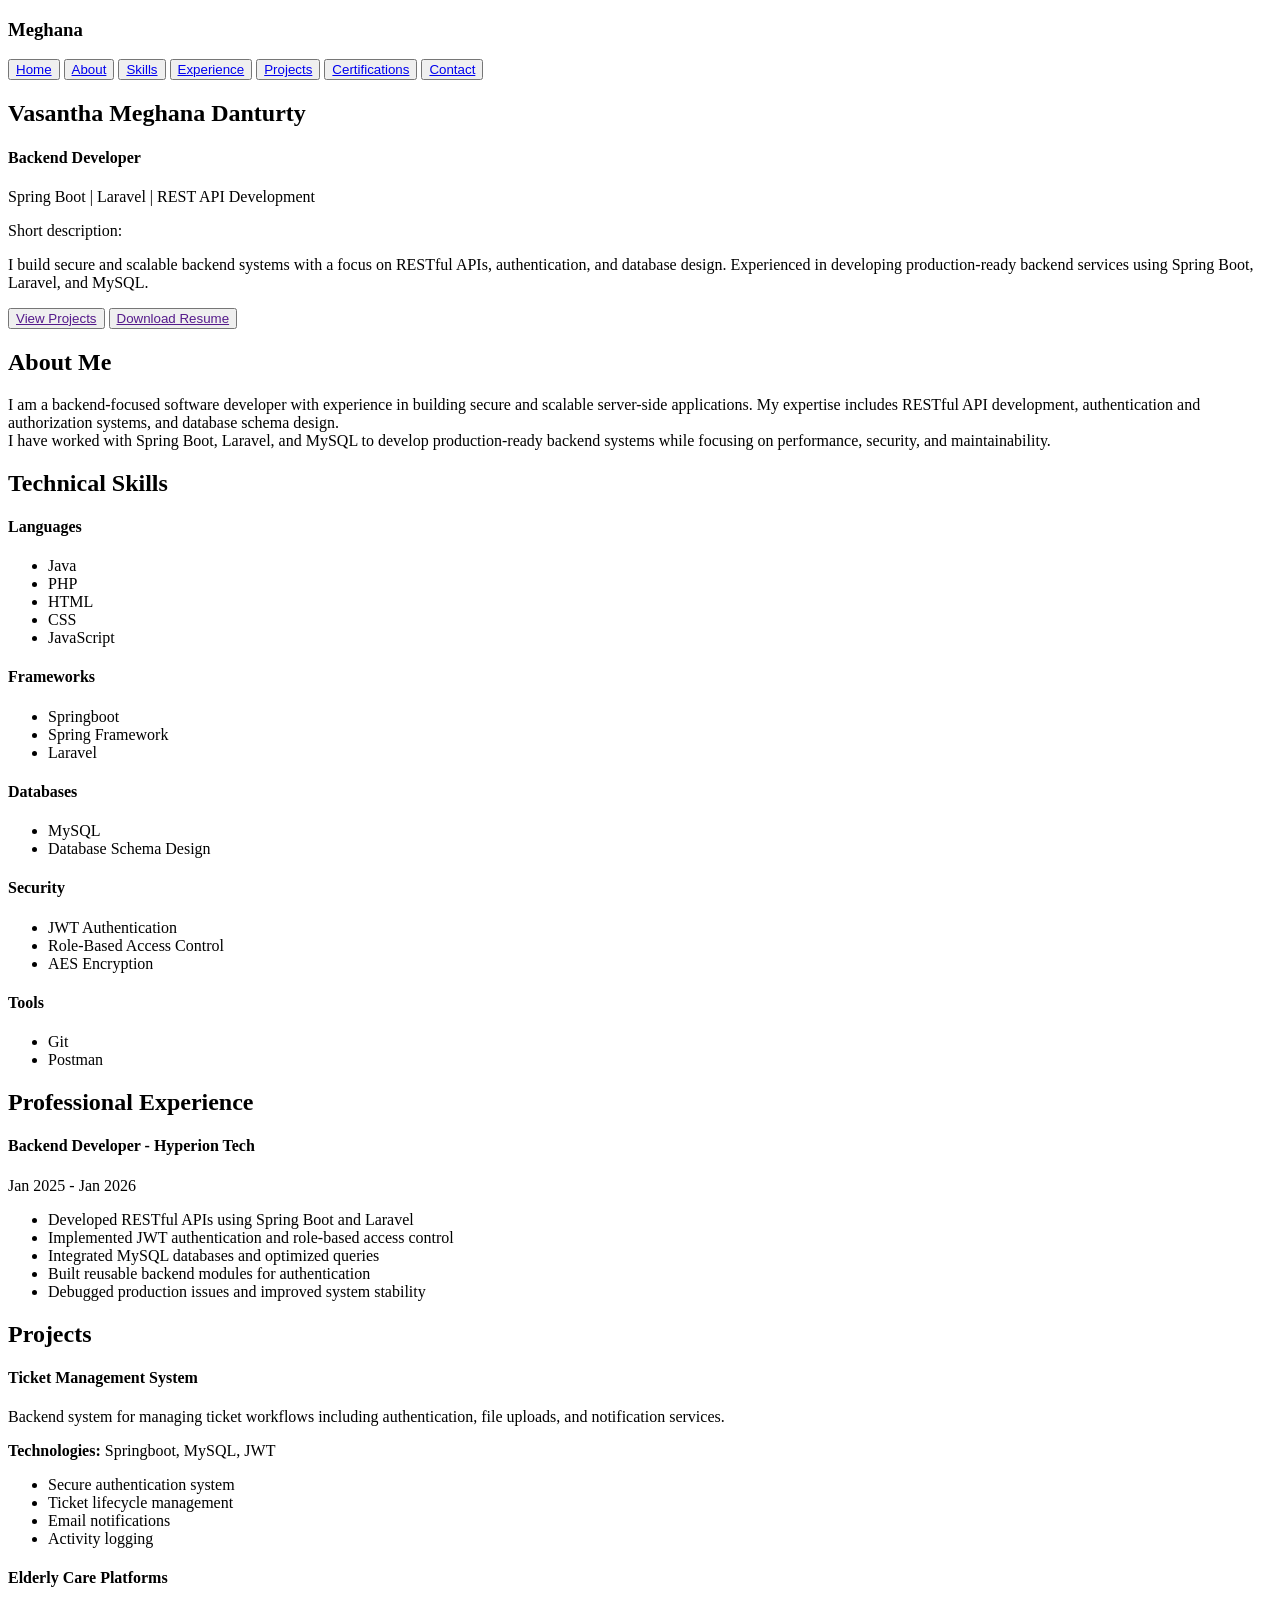
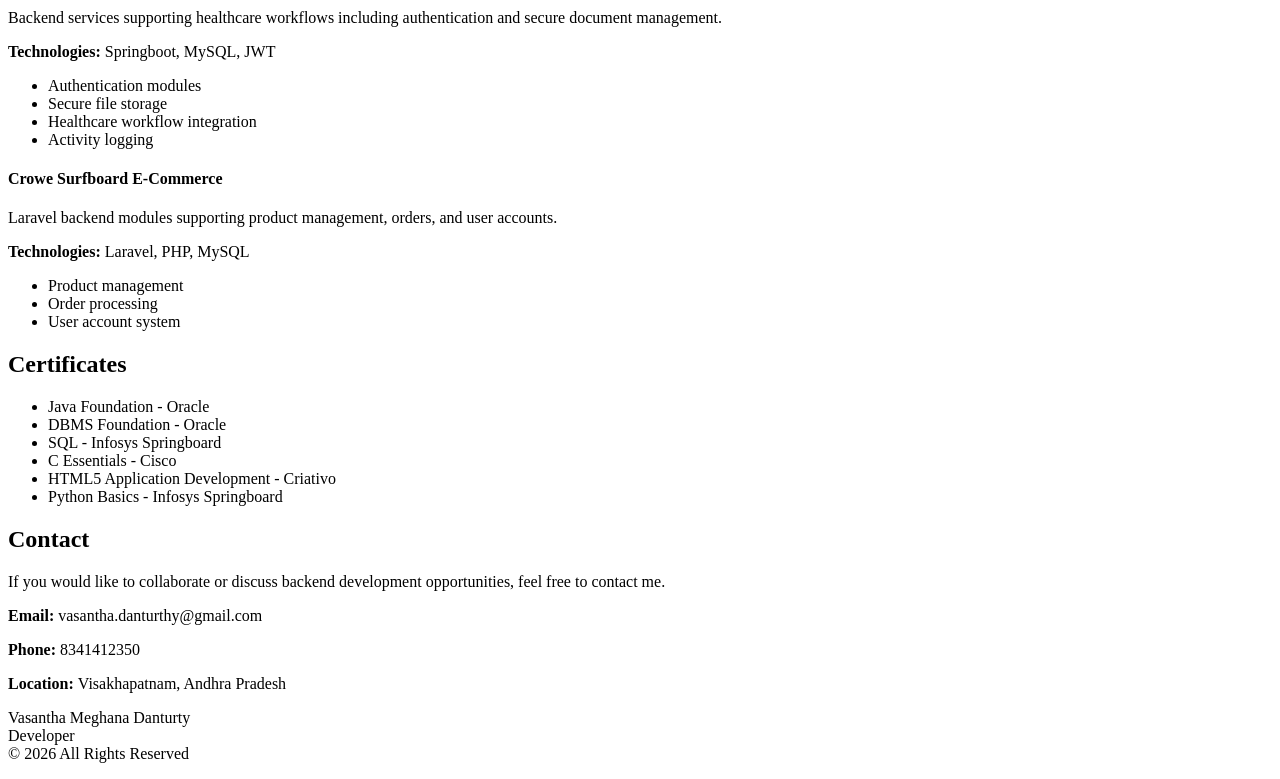
==== HTML/Index.html @ d2c520f5 "Initial Commit" ====
<!DOCTYPE html>
<html>
    <head>
        <title> Portfolio</title>
    </head>
    <body>
        <header>
            <h3>Meghana</h3>
            <button><a href="#home">Home</a></button>
            <button><a href="#about">About</a></button>
            <button><a href="#skills">Skills</a></button>
            <button><a href="#experience">Experience</a></button>
            <button><a href="#projects">Projects</a></button>
            <!-- <button><a href="#technical">Technical Highlights</a></button> -->
            <button><a href="#Certifications">Certifications</a></button>
            <button><a href="#contact">Contact</a></button>
        </header>

        <main>

            <Section id="home">
                <h2>Vasantha Meghana Danturty</h2>
                <h4>Backend Developer</h4>
                <p>Spring Boot | Laravel | REST API Development</p>
                <p>Short description:</p>
                <p>I build secure and scalable backend systems with a focus on RESTful APIs, authentication, and database design.
                    Experienced in developing production-ready backend services using Spring Boot, Laravel, and MySQL.</p>
                <button><a href="">View Projects</a></button>
                <button><a href="">Download Resume</a></button>
            </Section>

            <section id="about">
                <h2>About Me</h2>
                <p>I am a backend-focused software developer with experience in building secure and scalable server-side applications. My expertise includes RESTful API development, authentication and authorization systems, and database schema design.
                    <br>
                    I have worked with Spring Boot, Laravel, and MySQL to develop production-ready backend systems while focusing on performance, security, and maintainability.</p>
            </section>

            <section id="skills">
                <h2>Technical Skills</h2>
                <span>
                    <h4>Languages</h4>
                    <ul>
                        <li>Java</li>
                        <li>PHP</li>
                        <li>HTML</li>
                        <li>CSS</li>
                        <li>JavaScript</li>
                    </ul>
                </span>
                <span>
                    <h4>Frameworks</h4>
                    <ul>
                        <li>Springboot</li>
                        <li>Spring Framework</li>
                        <li>Laravel</li>
                    </ul>
                </span>
                <span>
                    <h4>Databases</h4>
                    <ul>
                        <li>MySQL</li>
                        <li>Database Schema Design</li>
                    </ul>
                </span>
                <span>
                    <h4>Security</h4>
                    <ul>
                        <li>JWT Authentication</li>
                        <li>Role-Based Access Control</li>
                        <li>AES Encryption</li>
                    </ul>
                </span>
                <span>
                    <h4>Tools</h4>
                    <ul>
                        <li>Git</li>
                        <li>Postman</li>
                    </ul>
                </span>
            </section>

            <section id="experience">
                <h2>Professional Experience</h2>
                <span>
                    <h4> Backend Developer - Hyperion Tech</h4>
                    <p>Jan 2025 - Jan 2026</p>
                    <ul>
                        <li>Developed RESTful APIs using Spring Boot and  Laravel</li>
                        <li>Implemented JWT authentication and role-based access control</li>
                        <li>Integrated MySQL databases and optimized queries</li>
                        <li>Built reusable backend modules for authentication</li>
                        <li>Debugged production issues and improved system stability</li>
                    </ul>
                </span>
            </section>

            <section id="projects">
                <h2>Projects</h2>
                <span>
                    <h4>Ticket Management System</h4>
                    <p>Backend system for managing ticket workflows including authentication, file uploads, and notification services.</p>
                    <p><b>Technologies: </b>Springboot, MySQL, JWT</p>
                    <ul>
                        <li>Secure authentication system</li>
                        <li>Ticket lifecycle management</li>
                        <li>Email notifications</li>
                        <li>Activity logging</li>
                    </ul>
                </span>

                <span>
                    <h4>Elderly Care Platforms</h4>
                    <p>Backend services supporting healthcare workflows including authentication and secure document management.</p>
                    <p><b>Technologies: </b> Springboot, MySQL, JWT</p>
                    <ul>
                        <li>Authentication modules</li>
                        <li>Secure file storage</li>
                        <li>Healthcare workflow integration</li>
                        <li>Activity logging</li>
                    </ul>
                </span>

                <span>
                    <h4>Crowe Surfboard E-Commerce</h4>
                    <p>Laravel backend modules supporting product management, orders, and user accounts.</p>
                    <p><b>Technologies: </b>Laravel, PHP, MySQL</p>
                    <ul>
                        <li>Product management</li>
                        <li>Order processing</li>
                        <li>User account system</li>
                    </ul>
                </span>
            </section>
            
            <section id="Certifications">
                <h2>Certificates</h2>
                <ul>
                    <li>Java Foundation - Oracle </li>
                    <li>DBMS Foundation - Oracle </li>
                    <li>SQL - Infosys Springboard </li>
                    <li>C Essentials - Cisco</li>
                    <li>HTML5 Application Development - Criativo </li>
                    <li>Python Basics - Infosys Springboard </li>
                </ul>
            </section>

            <section id="contact">
                <h2>Contact</h2>
                <p>If you would like to collaborate or discuss backend development opportunities, feel free to contact me.</p>
                <p><b>Email: </b> vasantha.danturthy@gmail.com</p>
                <p><b>Phone: </b>8341412350</p>
                <p><b>Location: </b>Visakhapatnam, Andhra Pradesh</p>
            </section>

        </main>

        <footer>
            <p>Vasantha Meghana Danturty<br> Developer <br> © 2026 All Rights Reserved</p>
        </footer>

    </body>
</html>
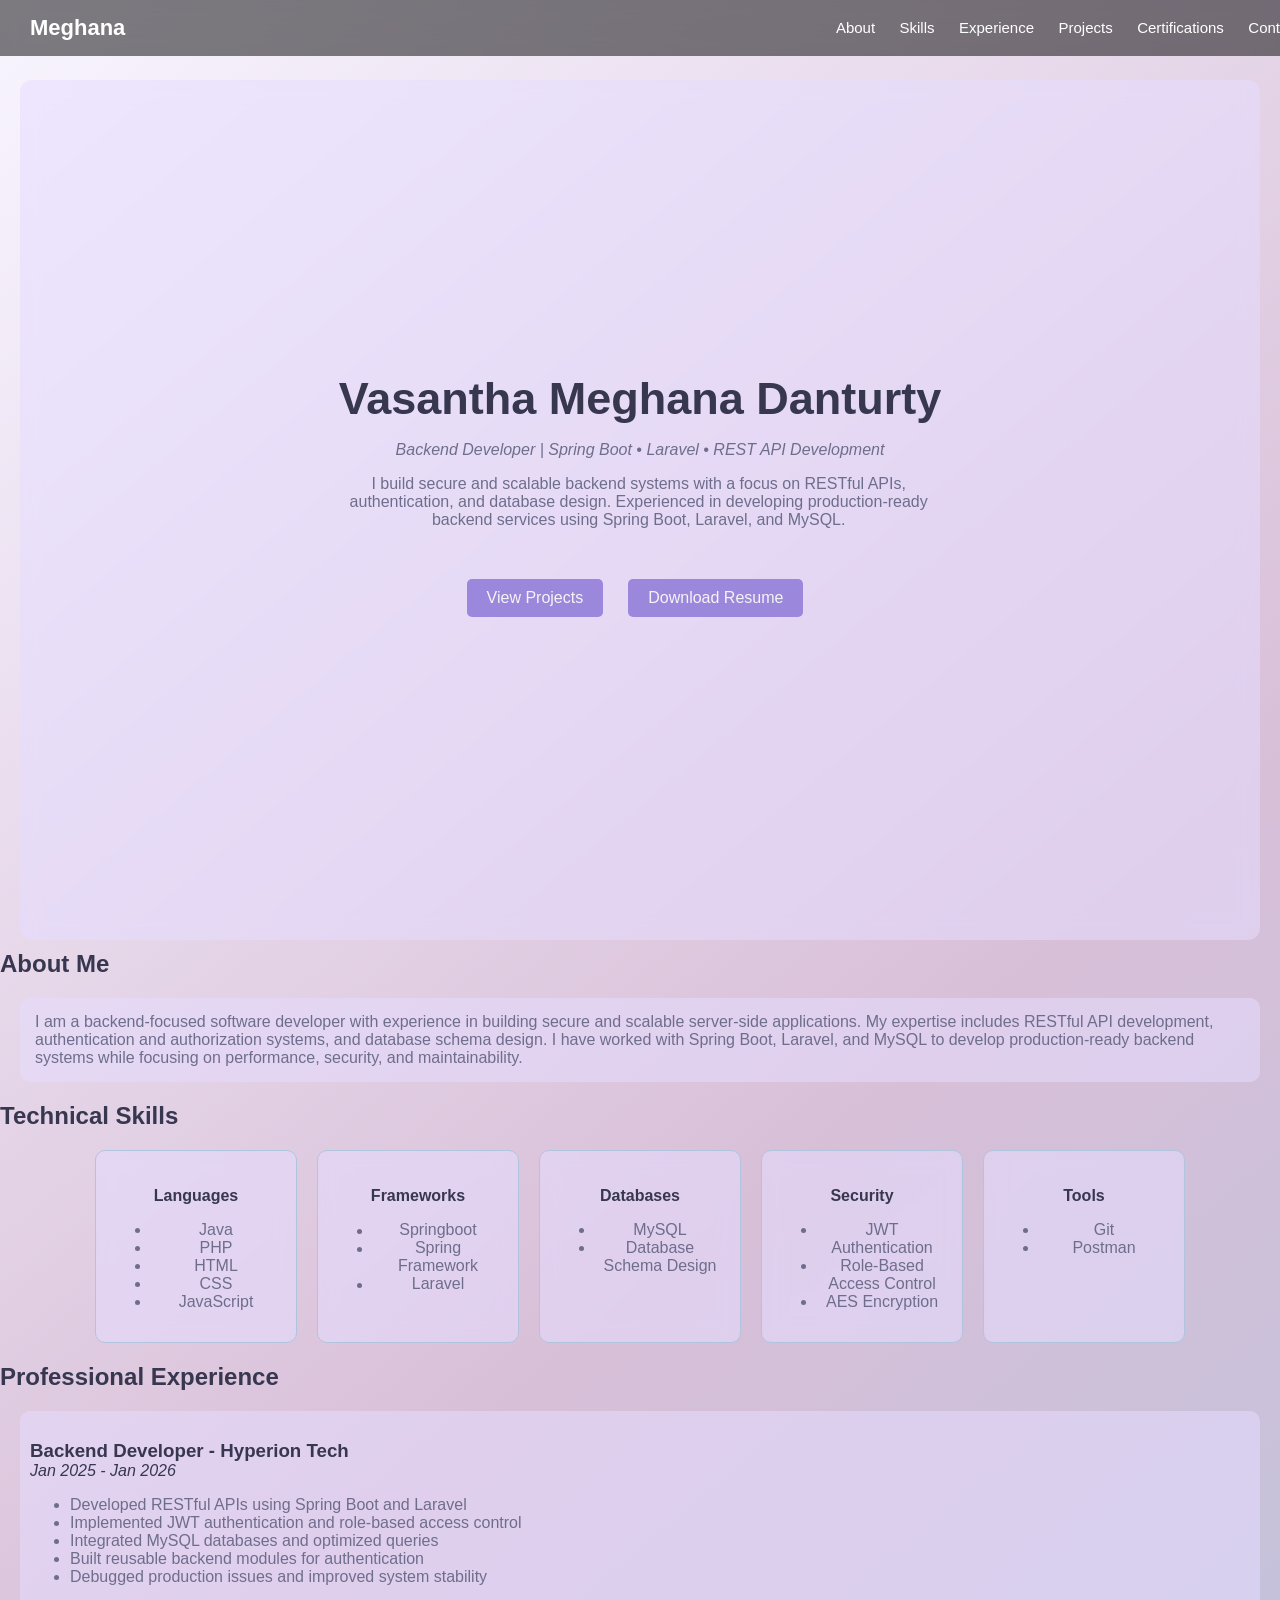
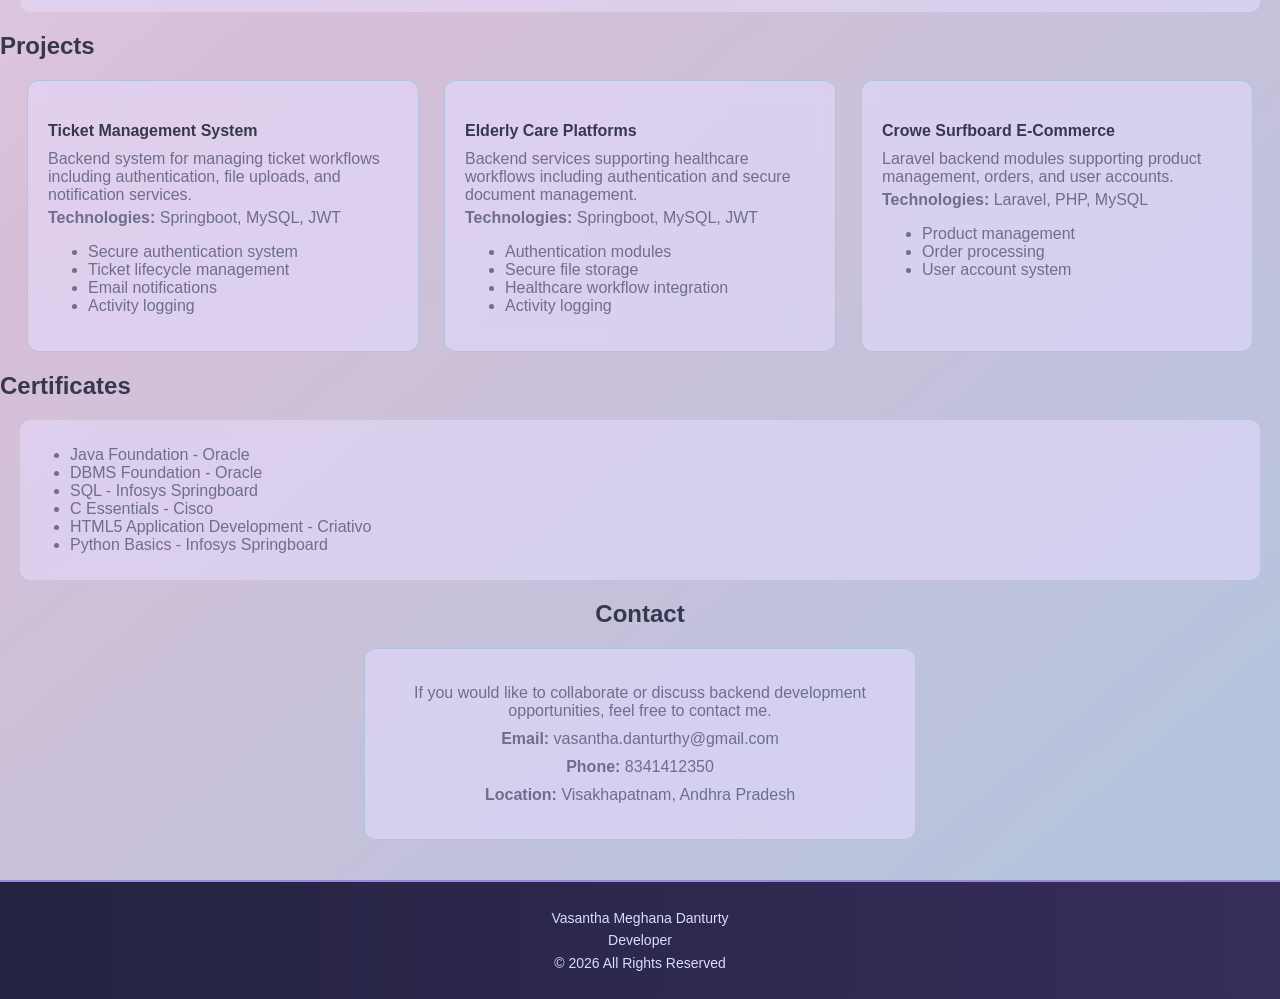
==== commit 431a0560: "Added Style" ====
--- a/HTML/Index.html
+++ b/HTML/Index.html
@@ -1,44 +1,64 @@
 <!DOCTYPE html>
 <html>
-    <head>
-        <title> Portfolio</title>
-    </head>
-    <body>
-        <header>
-            <h3>Meghana</h3>
-            <button><a href="#home">Home</a></button>
-            <button><a href="#about">About</a></button>
-            <button><a href="#skills">Skills</a></button>
-            <button><a href="#experience">Experience</a></button>
-            <button><a href="#projects">Projects</a></button>
-            <!-- <button><a href="#technical">Technical Highlights</a></button> -->
-            <button><a href="#Certifications">Certifications</a></button>
-            <button><a href="#contact">Contact</a></button>
-        </header>
-
-        <main>
-
+
+<head>
+    <title> Portfolio</title>
+    <link rel="stylesheet" href="style.css">
+</head>
+
+<body>
+    <header>
+        <h3>Meghana</h3>
+
+        <div class="nav-links">
+            <!-- <a href="#home">Home</a> -->
+            <a href="#about">About</a>
+            <a href="#skills">Skills</a>
+            <a href="#experience">Experience</a>
+            <a href="#projects">Projects</a>
+            <a href="#Certifications">Certifications</a>
+            <a href="#contact">Contact</a>
+        </div>
+    </header>
+
+    <main>
+
+        <div id="div1">
             <Section id="home">
-                <h2>Vasantha Meghana Danturty</h2>
-                <h4>Backend Developer</h4>
-                <p>Spring Boot | Laravel | REST API Development</p>
-                <p>Short description:</p>
-                <p>I build secure and scalable backend systems with a focus on RESTful APIs, authentication, and database design.
-                    Experienced in developing production-ready backend services using Spring Boot, Laravel, and MySQL.</p>
-                <button><a href="">View Projects</a></button>
-                <button><a href="">Download Resume</a></button>
+                <h2 id="name">Vasantha Meghana Danturty</h2>
+                <!-- <h4>Backend Developer</h4> -->
+                <p id="details">Backend Developer | Spring Boot • Laravel • REST API Development</p>
+                <p id="desc">I build secure and scalable backend systems with a focus on RESTful APIs, authentication,
+                    and database design.
+                    Experienced in developing production-ready backend services using Spring Boot, Laravel, and MySQL.
+                </p>
+                <div id="btn-container">
+                    <a href="#" class="bhome">View Projects</a>
+                    <a href="#" class="bhome">Download Resume</a>
+                </div>
             </Section>
-
-            <section id="about">
-                <h2>About Me</h2>
-                <p>I am a backend-focused software developer with experience in building secure and scalable server-side applications. My expertise includes RESTful API development, authentication and authorization systems, and database schema design.
-                    <br>
-                    I have worked with Spring Boot, Laravel, and MySQL to develop production-ready backend systems while focusing on performance, security, and maintainability.</p>
-            </section>
-
-            <section id="skills">
-                <h2>Technical Skills</h2>
-                <span>
+        </div>
+        <section id="about">
+            <h2 id="about">About Me</h2>
+            <div class="about-div">
+                <p id="about-desc">I am a backend-focused software developer with experience in building secure and
+                    scalable
+                    server-side
+                    applications. My expertise includes RESTful API development, authentication and authorization
+                    systems,
+                    and database schema design. I have worked with Spring Boot, Laravel, and MySQL to develop
+                    production-ready backend systems while
+                    focusing on performance, security, and maintainability.
+                </p>
+            </div>
+        </section>
+
+        <section id="skills">
+            <h2 id="skills-h">Technical Skills</h2>
+
+            <div class="tech-container">
+
+                <div class="tech-box">
                     <h4>Languages</h4>
                     <ul>
                         <li>Java</li>
@@ -47,117 +67,141 @@
                         <li>CSS</li>
                         <li>JavaScript</li>
                     </ul>
-                </span>
-                <span>
+                </div>
+
+                <div class="tech-box">
                     <h4>Frameworks</h4>
                     <ul>
                         <li>Springboot</li>
                         <li>Spring Framework</li>
                         <li>Laravel</li>
                     </ul>
-                </span>
-                <span>
+                </div>
+
+                <div class="tech-box">
                     <h4>Databases</h4>
                     <ul>
                         <li>MySQL</li>
                         <li>Database Schema Design</li>
                     </ul>
-                </span>
-                <span>
+                </div>
+
+                <div class="tech-box">
                     <h4>Security</h4>
                     <ul>
                         <li>JWT Authentication</li>
                         <li>Role-Based Access Control</li>
                         <li>AES Encryption</li>
                     </ul>
-                </span>
-                <span>
+                </div>
+
+                <div class="tech-box">
                     <h4>Tools</h4>
                     <ul>
                         <li>Git</li>
                         <li>Postman</li>
                     </ul>
+                </div>
+
+            </div>
+        </section>
+
+        <section id="experience">
+            <h2 id="experience-h">Professional Experience</h2>
+            <div class="experience-div">
+                <span>
+                    <h3 id="h3-experience"> Backend Developer - Hyperion Tech</h4>
+                        <p id="p-experience">Jan 2025 - Jan 2026</p>
+                        <ul id="ul-experience">
+                            <li>Developed RESTful APIs using Spring Boot and Laravel</li>
+                            <li>Implemented JWT authentication and role-based access control</li>
+                            <li>Integrated MySQL databases and optimized queries</li>
+                            <li>Built reusable backend modules for authentication</li>
+                            <li>Debugged production issues and improved system stability</li>
+                        </ul>
                 </span>
-            </section>
-
-            <section id="experience">
-                <h2>Professional Experience</h2>
-                <span>
-                    <h4> Backend Developer - Hyperion Tech</h4>
-                    <p>Jan 2025 - Jan 2026</p>
-                    <ul>
-                        <li>Developed RESTful APIs using Spring Boot and  Laravel</li>
-                        <li>Implemented JWT authentication and role-based access control</li>
-                        <li>Integrated MySQL databases and optimized queries</li>
-                        <li>Built reusable backend modules for authentication</li>
-                        <li>Debugged production issues and improved system stability</li>
-                    </ul>
-                </span>
-            </section>
-
-            <section id="projects">
-                <h2>Projects</h2>
-                <span>
+            </div>
+        </section>
+
+        <section id="projects">
+            <h2 id="h2-projects">Projects</h2>
+
+            <div class="div-projects">
+
+                <div class="project-det">
                     <h4>Ticket Management System</h4>
-                    <p>Backend system for managing ticket workflows including authentication, file uploads, and notification services.</p>
-                    <p><b>Technologies: </b>Springboot, MySQL, JWT</p>
+                    <p>Backend system for managing ticket workflows including authentication, file uploads, and
+                        notification services.</p>
+                    <p><b>Technologies:</b> Springboot, MySQL, JWT</p>
                     <ul>
                         <li>Secure authentication system</li>
                         <li>Ticket lifecycle management</li>
                         <li>Email notifications</li>
                         <li>Activity logging</li>
                     </ul>
-                </span>
-
-                <span>
+                </div>
+
+                <div class="project-det">
                     <h4>Elderly Care Platforms</h4>
-                    <p>Backend services supporting healthcare workflows including authentication and secure document management.</p>
-                    <p><b>Technologies: </b> Springboot, MySQL, JWT</p>
+                    <p>Backend services supporting healthcare workflows including authentication and secure document
+                        management.</p>
+                    <p><b>Technologies:</b> Springboot, MySQL, JWT</p>
                     <ul>
                         <li>Authentication modules</li>
                         <li>Secure file storage</li>
                         <li>Healthcare workflow integration</li>
                         <li>Activity logging</li>
                     </ul>
-                </span>
-
-                <span>
+                </div>
+
+                <div class="project-det">
                     <h4>Crowe Surfboard E-Commerce</h4>
                     <p>Laravel backend modules supporting product management, orders, and user accounts.</p>
-                    <p><b>Technologies: </b>Laravel, PHP, MySQL</p>
+                    <p><b>Technologies:</b> Laravel, PHP, MySQL</p>
                     <ul>
                         <li>Product management</li>
                         <li>Order processing</li>
                         <li>User account system</li>
                     </ul>
-                </span>
-            </section>
-            
-            <section id="Certifications">
-                <h2>Certificates</h2>
-                <ul>
-                    <li>Java Foundation - Oracle </li>
-                    <li>DBMS Foundation - Oracle </li>
-                    <li>SQL - Infosys Springboard </li>
-                    <li>C Essentials - Cisco</li>
-                    <li>HTML5 Application Development - Criativo </li>
-                    <li>Python Basics - Infosys Springboard </li>
-                </ul>
-            </section>
-
-            <section id="contact">
-                <h2>Contact</h2>
-                <p>If you would like to collaborate or discuss backend development opportunities, feel free to contact me.</p>
-                <p><b>Email: </b> vasantha.danturthy@gmail.com</p>
-                <p><b>Phone: </b>8341412350</p>
-                <p><b>Location: </b>Visakhapatnam, Andhra Pradesh</p>
-            </section>
-
-        </main>
-
-        <footer>
-            <p>Vasantha Meghana Danturty<br> Developer <br> © 2026 All Rights Reserved</p>
-        </footer>
-
-    </body>
+                </div>
+
+            </div>
+        </section>
+
+        <section id="Certifications">
+            <h2 id="h2-certificates">Certificates</h2>
+            <div class="certifactes-div">
+            <ul id="ul-certificates">
+                <li>Java Foundation - Oracle </li>
+                <li>DBMS Foundation - Oracle </li>
+                <li>SQL - Infosys Springboard </li>
+                <li>C Essentials - Cisco</li>
+                <li>HTML5 Application Development - Criativo </li>
+                <li>Python Basics - Infosys Springboard </li>
+            </ul>
+        </div>
+        </section>
+
+        <section id="contact">
+            <h2 class="contact-title">Contact</h2>
+        
+            <div class="contact-container">
+                <div class="contact-box">
+                    <p>If you would like to collaborate or discuss backend development opportunities, feel free to contact me.</p>
+        
+                    <p><b>Email:</b> vasantha.danturthy@gmail.com</p>
+                    <p><b>Phone:</b> 8341412350</p>
+                    <p><b>Location:</b> Visakhapatnam, Andhra Pradesh</p>
+                </div>
+            </div>
+        </section>
+
+    </main>
+
+    <footer>
+        <p>Vasantha Meghana Danturty<br> Developer <br> © 2026 All Rights Reserved</p>
+    </footer>
+
+</body>
+
 </html>
--- a/HTML/style.css
+++ b/HTML/style.css
@@ -0,0 +1,301 @@
+body {
+    margin: 0;
+    font-family: Arial, sans-serif;
+    background: linear-gradient(140deg, rgb(248, 245, 255), rgb(216, 191, 216), rgb(176, 196, 222));
+}
+
+/* NAVBAR */
+header {
+    position: fixed;
+    top: 0;
+    left: 0;
+    width: 100%;
+
+    display: flex;
+    justify-content: space-between;
+    align-items: center;
+
+    padding: 15px 30px;
+    background: rgba(0, 0, 0, 0.5);
+    /* dark glass effect */
+    backdrop-filter: blur(10px);
+
+    z-index: 1000;
+}
+
+/* Name */
+header h3 {
+    margin: 0;
+    align-content: flex-start;
+    color: white;
+    font-size: 22px;
+}
+
+/* Links */
+.nav-links a {
+    text-decoration: none;
+    color: white;
+    font-size: 15px;
+    padding: 6px 10px;
+    border-radius: 6px;
+    transition: 0.3s;
+}
+
+/* Hover glow */
+.nav-links a:hover {
+    background: rgba(255, 255, 255, 0.2);
+}
+
+/* Prevent overlap */
+main {
+    margin-top: 80px;
+}
+
+/* home */
+#div1 {
+    background: rgba(230, 220, 255, 0.55);
+    backdrop-filter: blur(10px);
+    border-radius: 12px;
+    height: calc(100vh - 40px);
+    margin: 20px;
+    display: flex;
+    flex-direction: column;
+    justify-content: center;
+    align-items: center;
+    margin-bottom: 10px;
+}
+
+#name {
+    color: rgb(55, 55, 80);
+    text-align: center;
+    font-size: 45px;
+    margin: auto;
+}
+
+#details {
+    color: rgb(110, 110, 140);
+    text-align: center;
+    font-style: italic;
+}
+
+#desc {
+    color: rgb(110, 110, 140);
+    text-align: center;
+    width: 600px;
+}
+
+#btn-container {
+    margin: 30px;
+    display: flex;
+    justify-content: center;
+    gap: 15px;
+}
+
+.bhome {
+    display: inline-block;
+    margin-top: 20px;
+    padding: 10px 20px;
+    background: rgb(155, 135, 220);
+    color: rgb(244, 244, 244);
+    text-decoration: none;
+    border-radius: 5px;
+    margin-right: 10px;
+}
+
+.bhome:hover {
+    background: rgb(135, 115, 200);
+    transform: translateY(-2px);
+    transition: 0.3s;
+}
+
+
+/* about */
+#about {
+    display: inline;
+    color: rgb(55, 55, 80);
+}
+
+#about-desc {
+    color: rgb(110, 110, 140);
+    margin: 5px;
+}
+
+.about-div{
+    background-color: rgba(230, 220, 255, 0.55);
+    padding: 10px;
+    border-radius: 10px;
+    margin: 20px;
+}
+
+/* skills */
+.tech-container {
+    display: flex;
+    flex-wrap: wrap;
+    justify-content: center;
+    gap: 20px;
+    margin-top: 20px;
+}
+.tech-box {
+    background: rgba(230, 220, 255, 0.55); /* your card color */
+    backdrop-filter: blur(10px);
+    border: 1px solid rgb(176, 196, 222);  /* soft border from palette */
+    border-radius: 10px;
+    padding: 15px;
+    width: 170px;
+    text-align: center;
+
+    color: rgb(55, 55, 80); /* primary text */
+}
+#skills-h{
+    color: rgb(55, 55, 80);
+}
+/* headings inside */
+.tech-box h4 {
+    color: rgb(55, 55, 80);
+    margin-bottom: 10px;
+}
+/* list text */
+.tech-box li {
+    color: rgb(110, 110, 140); /* secondary text */
+}
+/* hover effect */
+.tech-box:hover {
+    transform: translateY(-5px);
+    transition: 0.3s;
+    border-color: rgb(155, 135, 220); /* accent on hover */
+}
+
+/* experience */
+#experience-h{
+    color: rgb(55, 55, 80);
+}
+.experience-div{
+    background-color: rgba(230, 220, 255, 0.55);
+    padding: 10px;
+    border-radius: 10px;
+    margin: 20px;
+}
+#h3-experience{
+    color:rgb(55, 55, 80);
+    margin-bottom: 0px;
+}
+#p-experience{
+    color: rgb(55, 55, 80);
+    margin:0px;
+    font-style: italic;
+}
+#ul-experience{
+    color: rgb(110, 110, 140);
+}
+
+/* projects */
+#h2-projects{
+    color: rgb(55, 55, 80);
+}
+.div-projects {
+    display: flex;
+    flex-wrap: wrap;
+    justify-content: center;
+    gap: 25px;
+    margin-top: 20px;
+}
+.project-det {
+    background: rgba(230, 220, 255, 0.55);
+    backdrop-filter: blur(10px);
+    border: 1px solid rgb(176, 196, 222);
+    border-radius: 12px;
+    padding: 20px;
+    width: 350px;
+    color: rgb(55, 55, 80);
+    transition: 0.3s;
+}
+.project-det h4 {
+    margin-bottom: 10px;
+}
+.project-det p {
+    color: rgb(110, 110, 140);
+    margin: 5px 0;
+}
+.project-det li {
+    color: rgb(110, 110, 140);
+}
+.project-det:hover {
+    transform: translateY(-6px);
+    border-color: rgb(155, 135, 220);
+}
+
+/* certificates */
+.certifactes-div{
+    background-color: rgba(230, 220, 255, 0.55);
+    padding: 10px;
+    border-radius: 10px;
+    margin: 20px;
+}
+#h2-certificates{
+    color: rgb(55, 55, 80);
+}
+#ul-certificates{
+    color: rgb(110, 110, 140);
+}
+
+/* contact */
+.contact-title {
+    text-align: center;
+    color: rgb(55, 55, 80);
+}
+
+.contact-container {
+    display: flex;
+    justify-content: center;
+    margin-top: 20px;
+}
+
+.contact-box {
+    background: rgba(230, 220, 255, 0.55);
+    backdrop-filter: blur(10px);
+    border: 1px solid rgb(176, 196, 222);
+    border-radius: 12px;
+    padding: 25px;
+    width: 500px;
+
+    text-align: center;
+    color: rgb(55, 55, 80);
+}
+
+.contact-box p {
+    color: rgb(110, 110, 140);
+    margin: 10px 0;
+}
+
+/* hover like other cards */
+.contact-box:hover {
+    transform: translateY(-5px);
+    transition: 0.3s;
+    border-color: rgb(155, 135, 220);
+}
+
+/* footer */
+footer {
+    background: rgb(40, 40, 70);   /* deep dark tone */
+    color: rgb(220, 220, 255);     /* soft light text */
+
+    text-align: center;
+    padding: 25px 10px;
+    margin-top: 40px;
+
+    border-top: 2px solid rgb(155, 135, 220); /* subtle accent line */
+}
+
+/* text inside */
+footer p {
+    margin: 0;
+    line-height: 1.6;
+    font-size: 14px;
+}
+footer {
+    background: linear-gradient(
+        to right,
+        rgb(35, 35, 65),
+        rgb(55, 45, 90)
+    );
+}
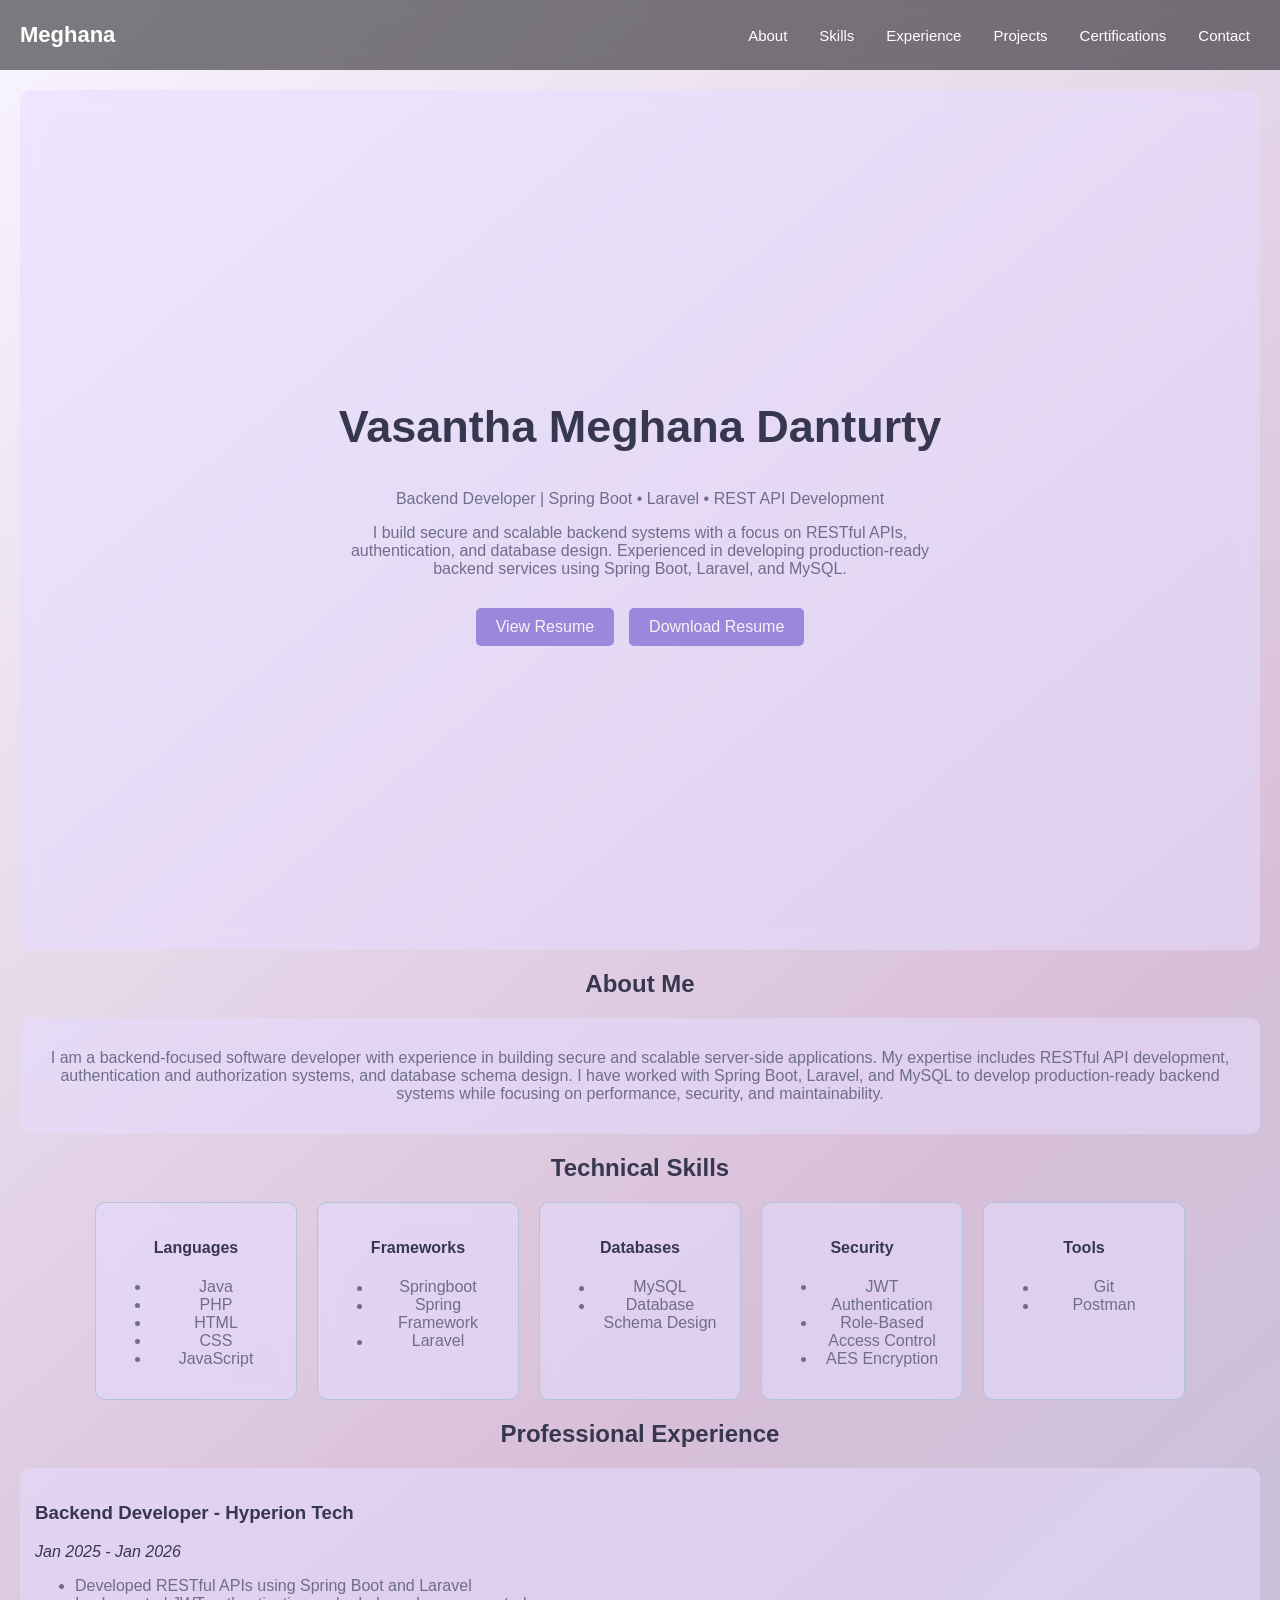
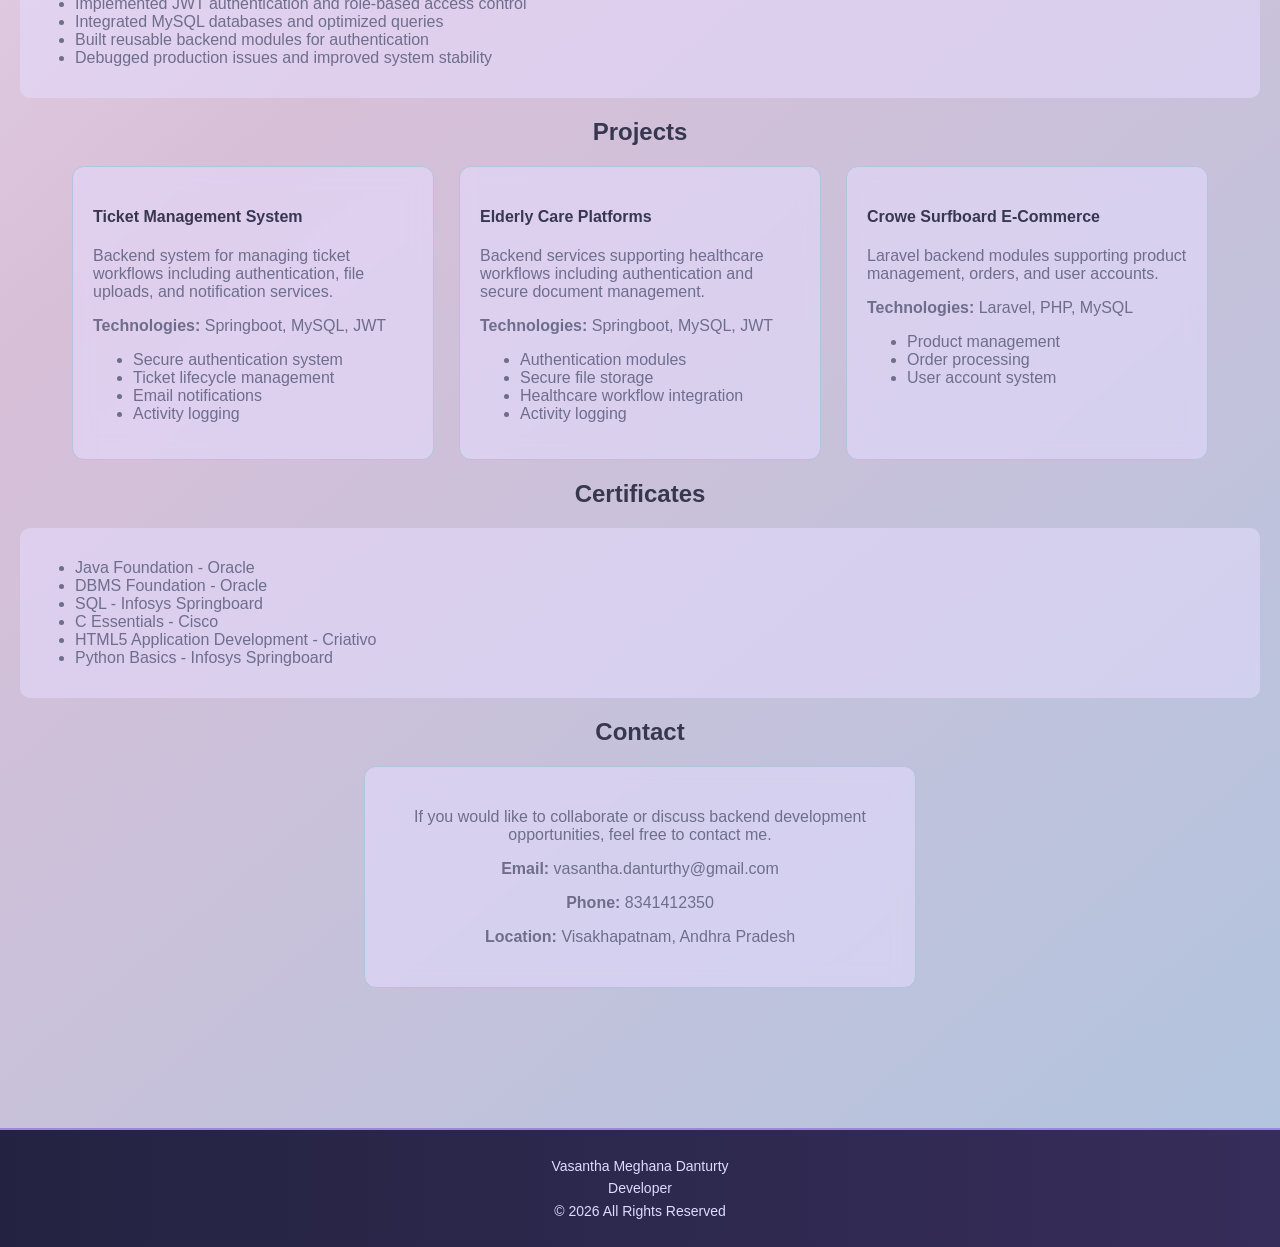
==== commit 6af9d4ca: "UI fixes" ====
--- a/HTML/Index.html
+++ b/HTML/Index.html
@@ -33,8 +33,8 @@
                     Experienced in developing production-ready backend services using Spring Boot, Laravel, and MySQL.
                 </p>
                 <div id="btn-container">
-                    <a href="#" class="bhome">View Projects</a>
-                    <a href="#" class="bhome">Download Resume</a>
+                    <a href="resume.pdf" target="_blank" class="bhome">View Resume</a>
+                    <a href="resume.pdf" download class="bhome">Download Resume</a>
                 </div>
             </Section>
         </div>
@@ -171,24 +171,25 @@
         <section id="Certifications">
             <h2 id="h2-certificates">Certificates</h2>
             <div class="certifactes-div">
-            <ul id="ul-certificates">
-                <li>Java Foundation - Oracle </li>
-                <li>DBMS Foundation - Oracle </li>
-                <li>SQL - Infosys Springboard </li>
-                <li>C Essentials - Cisco</li>
-                <li>HTML5 Application Development - Criativo </li>
-                <li>Python Basics - Infosys Springboard </li>
-            </ul>
-        </div>
+                <ul id="ul-certificates">
+                    <li>Java Foundation - Oracle </li>
+                    <li>DBMS Foundation - Oracle </li>
+                    <li>SQL - Infosys Springboard </li>
+                    <li>C Essentials - Cisco</li>
+                    <li>HTML5 Application Development - Criativo </li>
+                    <li>Python Basics - Infosys Springboard </li>
+                </ul>
+            </div>
         </section>
 
         <section id="contact">
             <h2 class="contact-title">Contact</h2>
-        
+
             <div class="contact-container">
                 <div class="contact-box">
-                    <p>If you would like to collaborate or discuss backend development opportunities, feel free to contact me.</p>
-        
+                    <p>If you would like to collaborate or discuss backend development opportunities, feel free to
+                        contact me.</p>
+
                     <p><b>Email:</b> vasantha.danturthy@gmail.com</p>
                     <p><b>Phone:</b> 8341412350</p>
                     <p><b>Location:</b> Visakhapatnam, Andhra Pradesh</p>
--- a/HTML/style.css
+++ b/HTML/style.css
@@ -2,6 +2,16 @@
     margin: 0;
     font-family: Arial, sans-serif;
     background: linear-gradient(140deg, rgb(248, 245, 255), rgb(216, 191, 216), rgb(176, 196, 222));
+}
+
+/* Smooth scroll */
+html {
+    scroll-behavior: smooth;
+}
+
+/* Fix anchor scroll hiding behind navbar */
+section {
+    scroll-margin-top: 100px;
 }
 
 /* NAVBAR */
@@ -9,24 +19,34 @@
     position: fixed;
     top: 0;
     left: 0;
+
     width: 100%;
+    height: 70px;
 
     display: flex;
     justify-content: space-between;
     align-items: center;
 
-    padding: 15px 30px;
+    padding: 0 20px; /* reduced padding */
+    box-sizing: border-box; /* 🔥 THIS is the real fix */
+
     background: rgba(0, 0, 0, 0.5);
-    /* dark glass effect */
     backdrop-filter: blur(10px);
 
     z-index: 1000;
+}
+.nav-links {
+    display: flex;
+    flex-wrap: wrap; /* prevents breaking on smaller screens */
+}
+.nav-links a {
+    margin-left: 12px;
+    white-space: nowrap;
 }
 
 /* Name */
 header h3 {
     margin: 0;
-    align-content: flex-start;
     color: white;
     font-size: 22px;
 }
@@ -41,17 +61,17 @@
     transition: 0.3s;
 }
 
-/* Hover glow */
+/* Hover */
 .nav-links a:hover {
     background: rgba(255, 255, 255, 0.2);
 }
 
 /* Prevent overlap */
 main {
-    margin-top: 80px;
-}
-
-/* home */
+    margin-top: 90px;
+}
+
+/* HOME */
 #div1 {
     background: rgba(230, 220, 255, 0.55);
     backdrop-filter: blur(10px);
@@ -59,29 +79,24 @@
     height: calc(100vh - 40px);
     margin: 20px;
     display: flex;
-    flex-direction: column;
     justify-content: center;
     align-items: center;
-    margin-bottom: 10px;
+    text-align: center;
 }
 
 #name {
     color: rgb(55, 55, 80);
-    text-align: center;
     font-size: 45px;
+}
+
+#details,
+#desc {
+    color: rgb(110, 110, 140);
+}
+
+#desc {
+    max-width: 600px;
     margin: auto;
-}
-
-#details {
-    color: rgb(110, 110, 140);
-    text-align: center;
-    font-style: italic;
-}
-
-#desc {
-    color: rgb(110, 110, 140);
-    text-align: center;
-    width: 600px;
 }
 
 #btn-container {
@@ -92,14 +107,11 @@
 }
 
 .bhome {
-    display: inline-block;
-    margin-top: 20px;
     padding: 10px 20px;
     background: rgb(155, 135, 220);
     color: rgb(244, 244, 244);
     text-decoration: none;
     border-radius: 5px;
-    margin-right: 10px;
 }
 
 .bhome:hover {
@@ -108,137 +120,139 @@
     transition: 0.3s;
 }
 
-
-/* about */
-#about {
-    display: inline;
-    color: rgb(55, 55, 80);
-}
-
-#about-desc {
-    color: rgb(110, 110, 140);
-    margin: 5px;
-}
-
-.about-div{
+/* ABOUT */
+.about-div {
     background-color: rgba(230, 220, 255, 0.55);
-    padding: 10px;
+    padding: 15px;
     border-radius: 10px;
     margin: 20px;
 }
 
-/* skills */
+#about{
+    color: rgb(55,55,80);
+    text-align: center;
+}
+
+#about-desc {
+    color: rgb(110, 110, 140);
+}
+
+/* SKILLS */
+#skills-h {
+    color: rgb(55, 55, 80);
+    text-align: center;
+}
+
 .tech-container {
     display: flex;
     flex-wrap: wrap;
     justify-content: center;
     gap: 20px;
-    margin-top: 20px;
-}
+}
+
 .tech-box {
-    background: rgba(230, 220, 255, 0.55); /* your card color */
-    backdrop-filter: blur(10px);
-    border: 1px solid rgb(176, 196, 222);  /* soft border from palette */
+    background: rgba(230, 220, 255, 0.55);
+    backdrop-filter: blur(10px);
+    border: 1px solid rgb(176, 196, 222);
     border-radius: 10px;
     padding: 15px;
     width: 170px;
     text-align: center;
-
-    color: rgb(55, 55, 80); /* primary text */
-}
-#skills-h{
-    color: rgb(55, 55, 80);
-}
-/* headings inside */
-.tech-box h4 {
-    color: rgb(55, 55, 80);
-    margin-bottom: 10px;
-}
-/* list text */
+    color: rgb(55, 55, 80);
+}
+
 .tech-box li {
-    color: rgb(110, 110, 140); /* secondary text */
-}
-/* hover effect */
+    color: rgb(110, 110, 140);
+}
+
 .tech-box:hover {
     transform: translateY(-5px);
     transition: 0.3s;
-    border-color: rgb(155, 135, 220); /* accent on hover */
-}
-
-/* experience */
-#experience-h{
-    color: rgb(55, 55, 80);
-}
-.experience-div{
+    border-color: rgb(155, 135, 220);
+}
+
+/* EXPERIENCE */
+#experience-h {
+    color: rgb(55, 55, 80);
+    text-align: center;
+}
+
+.experience-div {
     background-color: rgba(230, 220, 255, 0.55);
-    padding: 10px;
+    padding: 15px;
     border-radius: 10px;
     margin: 20px;
 }
-#h3-experience{
-    color:rgb(55, 55, 80);
-    margin-bottom: 0px;
-}
-#p-experience{
-    color: rgb(55, 55, 80);
-    margin:0px;
+
+#h3-experience {
+    color: rgb(55, 55, 80);
+}
+
+#p-experience {
     font-style: italic;
-}
-#ul-experience{
-    color: rgb(110, 110, 140);
-}
-
-/* projects */
-#h2-projects{
-    color: rgb(55, 55, 80);
-}
+    color: rgb(55, 55, 80);
+}
+
+#ul-experience {
+    color: rgb(110, 110, 140);
+}
+
+/* PROJECTS */
+#h2-projects {
+    color: rgb(55, 55, 80);
+    text-align: center;
+}
+
 .div-projects {
     display: flex;
     flex-wrap: wrap;
     justify-content: center;
     gap: 25px;
-    margin-top: 20px;
-}
+}
+
 .project-det {
     background: rgba(230, 220, 255, 0.55);
     backdrop-filter: blur(10px);
     border: 1px solid rgb(176, 196, 222);
     border-radius: 12px;
     padding: 20px;
-    width: 350px;
-    color: rgb(55, 55, 80);
-    transition: 0.3s;
-}
-.project-det h4 {
-    margin-bottom: 10px;
-}
-.project-det p {
-    color: rgb(110, 110, 140);
-    margin: 5px 0;
-}
+    width: 320px;
+    color: rgb(55, 55, 80);
+}
+
+.project-det p,
 .project-det li {
     color: rgb(110, 110, 140);
 }
+
 .project-det:hover {
     transform: translateY(-6px);
+    transition: 0.3s;
     border-color: rgb(155, 135, 220);
 }
 
-/* certificates */
-.certifactes-div{
+/* CERTIFICATES */
+#h2-certificates {
+    color: rgb(55, 55, 80);
+    text-align: center;
+}
+
+.certifactes-div {
     background-color: rgba(230, 220, 255, 0.55);
-    padding: 10px;
+    padding: 15px;
     border-radius: 10px;
     margin: 20px;
 }
-#h2-certificates{
-    color: rgb(55, 55, 80);
-}
-#ul-certificates{
-    color: rgb(110, 110, 140);
-}
-
-/* contact */
+
+#ul-certificates {
+    color: rgb(110, 110, 140);
+}
+
+/* CONTACT */
+#contact {
+    padding-bottom: 100px; /* fixes bottom cut-off */
+}
+
 .contact-title {
     text-align: center;
     color: rgb(55, 55, 80);
@@ -247,7 +261,6 @@
 .contact-container {
     display: flex;
     justify-content: center;
-    margin-top: 20px;
 }
 
 .contact-box {
@@ -257,45 +270,31 @@
     border-radius: 12px;
     padding: 25px;
     width: 500px;
-
-    text-align: center;
-    color: rgb(55, 55, 80);
+    text-align: center;
 }
 
 .contact-box p {
     color: rgb(110, 110, 140);
-    margin: 10px 0;
-}
-
-/* hover like other cards */
+}
+
 .contact-box:hover {
     transform: translateY(-5px);
     transition: 0.3s;
     border-color: rgb(155, 135, 220);
 }
 
-/* footer */
+/* FOOTER */
 footer {
-    background: rgb(40, 40, 70);   /* deep dark tone */
-    color: rgb(220, 220, 255);     /* soft light text */
-
+    background: linear-gradient(to right, rgb(35, 35, 65), rgb(55, 45, 90));
+    color: rgb(220, 220, 255);
     text-align: center;
     padding: 25px 10px;
     margin-top: 40px;
-
-    border-top: 2px solid rgb(155, 135, 220); /* subtle accent line */
-}
-
-/* text inside */
+    border-top: 2px solid rgb(155, 135, 220);
+}
+
 footer p {
     margin: 0;
     line-height: 1.6;
     font-size: 14px;
-}
-footer {
-    background: linear-gradient(
-        to right,
-        rgb(35, 35, 65),
-        rgb(55, 45, 90)
-    );
 }
